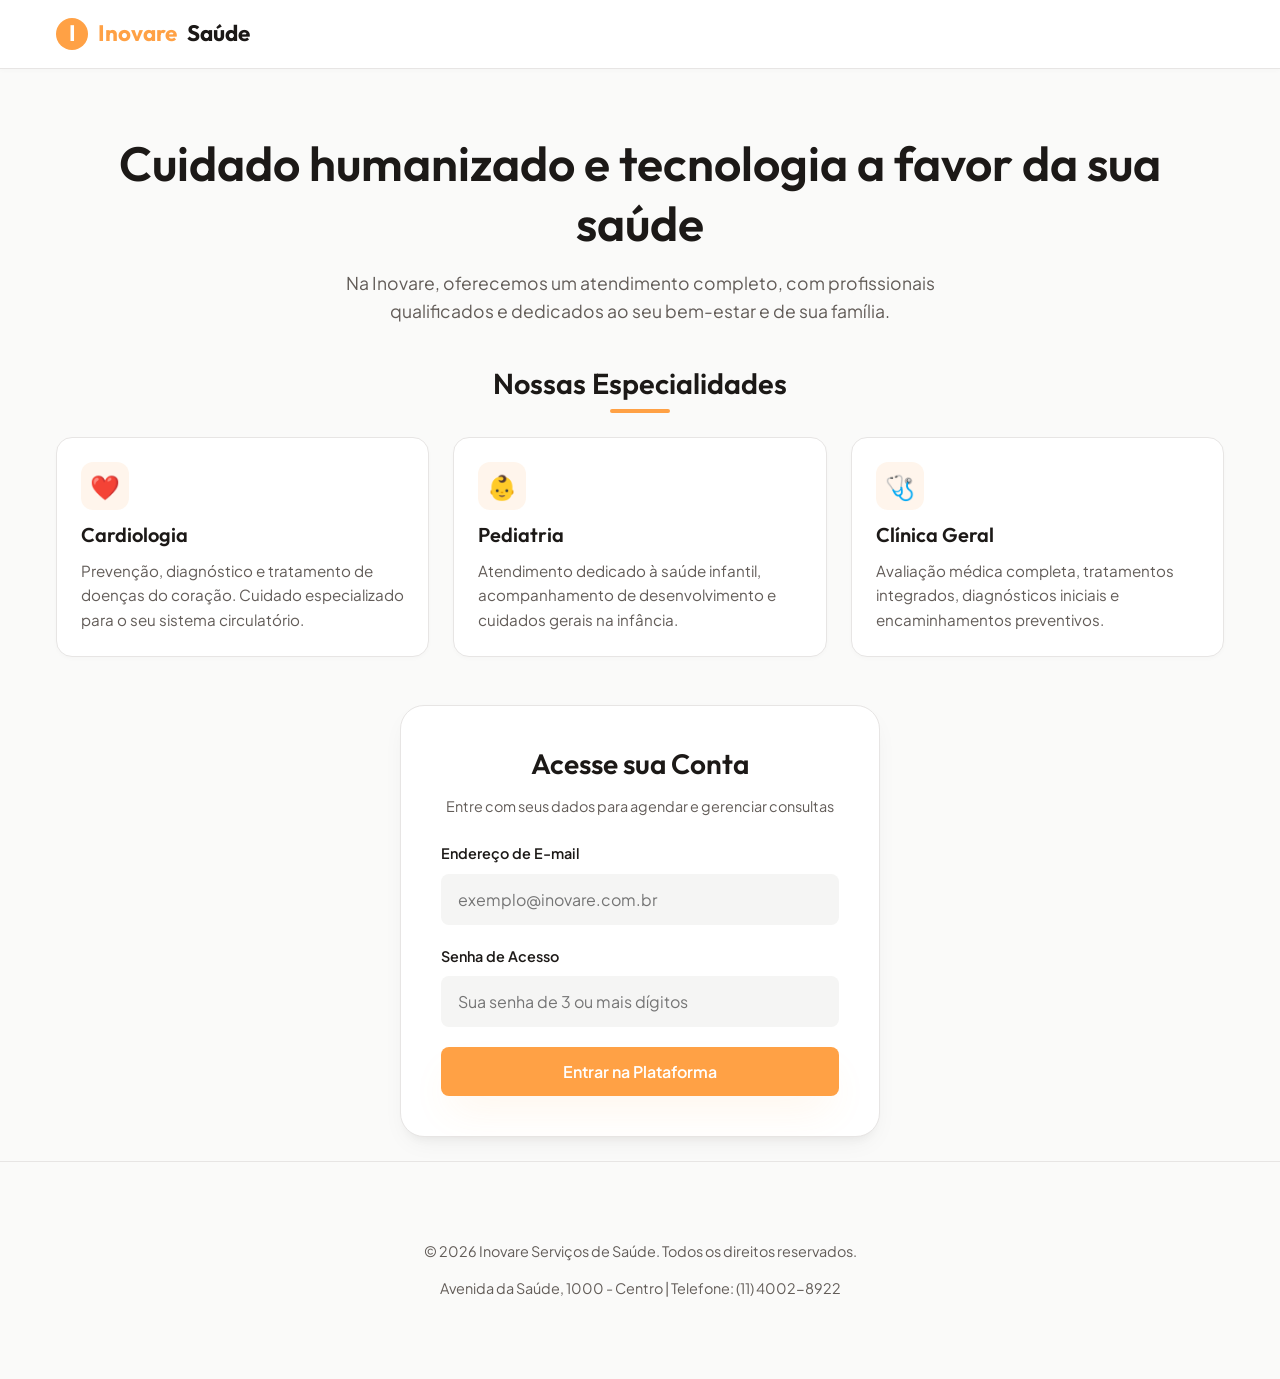
==== admin.html @ de0f91d0 "feat: estrutura inicial, modulo de estado e tela de login mobile-first" ====
<!DOCTYPE html>
<html lang="pt-BR">
<head>
  <meta charset="UTF-8">
  <meta name="viewport" content="width=device-width, initial-scale=1.0">
  <title>Painel do Administrador | Inovare</title>
  <link rel="stylesheet" href="css/style.css">
</head>
<body>

  <header class="main-header">
    <div class="header-container">
      <div class="logo">
        <div class="logo-icon">I</div>
        <span>Inovare</span> Saúde
      </div>
      <span class="user-badge">Área Administrativa</span>
    </div>
  </header>

  <main class="container">
    <div class="dashboard-container">
      <div class="dashboard-header">
        <h2>Bem-vindo, <span id="user-name">Administrador</span>!</h2>
        <button id="btn-logout" class="btn btn-secondary" style="width: auto; padding: 8px 16px;">Sair</button>
      </div>

      <div class="card" style="border-color: var(--color-secondary);">
        <h3>Estatísticas Rápidas do Sistema</h3>
        <p><strong>E-mail:</strong> <span id="user-email">admin@inovare.com.br</span></p>
        <p><strong>Perfil:</strong> Administrador do Sistema</p>
      </div>

      <div class="card" style="margin-top: 24px; border-style: dashed; text-align: center;">
        <div class="card-icon" style="margin: 0 auto 12px auto;">⚙️</div>
        <h3>Configuração e Cadastros</h3>
        <p>Gerenciamento de médicos, pacientes e relatórios operacionais.</p>
        <button class="btn btn-primary" style="margin-top: 16px; width: auto;" disabled>Gerenciar Usuários (Em Breve)</button>
      </div>
    </div>
  </main>

  <script type="module">
    // Proteção de Rota
    const usuario = JSON.parse(sessionStorage.getItem('usuarioLogado'));
    if (!usuario || usuario.perfil !== 'admin') {
      window.location.href = 'index.html';
    } else {
      document.getElementById('user-name').textContent = usuario.nome;
      document.getElementById('user-email').textContent = usuario.email;
    }

    // Logout
    document.getElementById('btn-logout').addEventListener('click', () => {
      sessionStorage.removeItem('usuarioLogado');
      window.location.href = 'index.html';
    });
  </script>
</body>
</html>
---- css/style.css ----
@import url('https://fonts.googleapis.com/css2?family=Outfit:wght@400;500;600;700&family=Plus+Jakarta+Sans:wght@400;500;600;700&display=swap');

:root {
  /* Colors */
  --color-primary: #ffa145;
  --color-primary-hover: #f08e2f;
  --color-primary-light: rgba(255, 161, 69, 0.1);
  --color-secondary: #ffcf9e;
  --color-secondary-light: #fff7ed;
  
  --color-bg: #fafaf9;
  --color-card-bg: #ffffff;
  --color-text-main: #1c1917;
  --color-text-muted: #625c58;
  --color-border: #e7e5e4;
  --color-input-bg: #f5f5f4;
  
  --color-error: #ef4444;
  --color-error-bg: #fee2e2;
  --color-success: #10b981;
  --color-success-bg: #d1fae5;

  /* Typography */
  --font-headings: 'Outfit', sans-serif;
  --font-body: 'Plus Jakarta Sans', sans-serif;

  /* Shadows & Radius */
  --radius-sm: 8px;
  --radius-md: 16px;
  --radius-lg: 24px;
  --shadow-sm: 0 2px 4px rgba(0, 0, 0, 0.02);
  --shadow-md: 0 10px 25px -5px rgba(0, 0, 0, 0.05), 0 8px 10px -6px rgba(0, 0, 0, 0.05);
  --shadow-lg: 0 20px 40px -10px rgba(255, 161, 69, 0.12);
  --transition-smooth: all 0.3s cubic-bezier(0.4, 0, 0.2, 1);
}

/* Global resets & Base */
*, *::before, *::after {
  box-sizing: border-box;
}

body {
  margin: 0;
  padding: 0;
  background-color: var(--color-bg);
  color: var(--color-text-main);
  font-family: var(--font-body);
  line-height: 1.6;
  -webkit-font-smoothing: antialiased;
}

h1, h2, h3, h4, h5, h6 {
  font-family: var(--font-headings);
  font-weight: 600;
  line-height: 1.25;
  margin-top: 0;
  margin-bottom: 0.5em;
}

a {
  color: var(--color-primary);
  text-decoration: none;
  transition: var(--transition-smooth);
}

a:hover {
  color: var(--color-primary-hover);
}

/* Layout Elements */
.container {
  width: 100%;
  max-width: 1200px;
  margin: 0 auto;
  padding: 24px 16px;
}

/* Header */
.main-header {
  background: var(--color-card-bg);
  border-bottom: 1px solid var(--color-border);
  position: sticky;
  top: 0;
  z-index: 100;
  box-shadow: var(--shadow-sm);
  backdrop-filter: blur(8px);
  background: rgba(255, 255, 255, 0.9);
}

.header-container {
  display: flex;
  align-items: center;
  justify-content: space-between;
  padding: 16px;
  max-width: 1200px;
  margin: 0 auto;
}

.logo {
  display: flex;
  align-items: center;
  gap: 10px;
  font-family: var(--font-headings);
  font-size: 1.4rem;
  font-weight: 700;
  color: var(--color-text-main);
}

.logo span {
  color: var(--color-primary);
}

.logo-icon {
  width: 32px;
  height: 32px;
  background: var(--color-primary);
  border-radius: 50%;
  display: flex;
  align-items: center;
  justify-content: center;
  color: white;
  font-weight: bold;
}

/* Hero Section */
.hero {
  padding: 40px 0;
  text-align: center;
}

.hero h1 {
  font-size: 2.2rem;
  color: var(--color-text-main);
  margin-bottom: 16px;
}

.hero p {
  font-size: 1.1rem;
  color: var(--color-text-muted);
  max-width: 600px;
  margin: 0 auto;
}

/* Specialties Section */
.specialties {
  margin-bottom: 48px;
}

.specialties h2 {
  font-size: 1.8rem;
  text-align: center;
  margin-bottom: 24px;
  position: relative;
}

.specialties h2::after {
  content: '';
  display: block;
  width: 60px;
  height: 4px;
  background: var(--color-primary);
  margin: 8px auto 0 auto;
  border-radius: 2px;
}

.grid-cards {
  display: flex;
  flex-direction: column;
  gap: 16px;
}

.card {
  background: var(--color-card-bg);
  border: 1px solid var(--color-border);
  border-radius: var(--radius-md);
  padding: 24px;
  transition: var(--transition-smooth);
  box-shadow: var(--shadow-sm);
  display: flex;
  flex-direction: column;
  gap: 12px;
}

.card:hover {
  transform: translateY(-4px);
  border-color: var(--color-secondary);
  box-shadow: var(--shadow-md);
}

.card-icon {
  width: 48px;
  height: 48px;
  background: var(--color-primary-light);
  color: var(--color-primary);
  border-radius: 12px;
  display: flex;
  align-items: center;
  justify-content: center;
  font-size: 1.5rem;
}

.card h3 {
  font-size: 1.25rem;
  margin: 0;
}

.card p {
  font-size: 0.95rem;
  color: var(--color-text-muted);
  margin: 0;
}

/* Form Styles */
.login-section {
  width: 100%;
  margin-top: 32px;
}

.form-wrapper {
  width: 100%;
  background: var(--color-card-bg);
  border: 1px solid var(--color-border);
  border-radius: var(--radius-lg);
  padding: 24px 16px;
  box-shadow: var(--shadow-md);
}

.form-title {
  text-align: center;
  margin-bottom: 24px;
}

.form-title h2 {
  font-size: 1.75rem;
  margin-bottom: 8px;
}

.form-title p {
  color: var(--color-text-muted);
  font-size: 0.9rem;
}

form fieldset {
  border: none;
  padding: 0;
  margin: 0;
}

form legend {
  position: absolute;
  width: 1px;
  height: 1px;
  padding: 0;
  margin: -1px;
  overflow: hidden;
  clip: rect(0, 0, 0, 0);
  border: 0;
}

.form-group {
  margin-bottom: 20px;
  position: relative;
}

.form-group label {
  display: block;
  font-size: 0.9rem;
  font-weight: 600;
  margin-bottom: 8px;
  color: var(--color-text-main);
}

.input-wrapper {
  position: relative;
}

.form-group input {
  width: 100%;
  padding: 14px 16px;
  font-family: var(--font-body);
  font-size: 1rem;
  background-color: var(--color-input-bg);
  border: 1px solid transparent;
  border-radius: var(--radius-sm);
  color: var(--color-text-main);
  transition: var(--transition-smooth);
}

.form-group input:focus {
  outline: none;
  border-color: var(--color-primary);
  background-color: var(--color-card-bg);
  box-shadow: 0 0 0 4px var(--color-primary-light);
}

/* Feedback messages */
.feedback-message {
  padding: 12px;
  border-radius: var(--radius-sm);
  font-size: 0.9rem;
  margin-bottom: 16px;
  display: none;
}

.feedback-message.error {
  display: block;
  background-color: var(--color-error-bg);
  color: var(--color-error);
  border: 1px solid rgba(239, 68, 68, 0.2);
}

.feedback-message.success {
  display: block;
  background-color: var(--color-success-bg);
  color: var(--color-success);
  border: 1px solid rgba(16, 185, 129, 0.2);
}

/* Buttons */
.btn {
  display: inline-flex;
  align-items: center;
  justify-content: center;
  width: 100%;
  padding: 14px 24px;
  font-family: var(--font-body);
  font-size: 1rem;
  font-weight: 600;
  border: none;
  border-radius: var(--radius-sm);
  cursor: pointer;
  transition: var(--transition-smooth);
}

.btn-primary {
  background-color: var(--color-primary);
  color: white;
  box-shadow: var(--shadow-lg);
}

.btn-primary:hover {
  background-color: var(--color-primary-hover);
  transform: translateY(-1px);
}

.btn-primary:active {
  transform: translateY(1px);
}

.btn-secondary {
  background-color: var(--color-secondary-light);
  color: var(--color-text-main);
  border: 1px solid var(--color-secondary);
}

.btn-secondary:hover {
  background-color: var(--color-secondary);
}

/* Footer */
.main-footer {
  text-align: center;
  padding: 40px 16px;
  border-top: 1px solid var(--color-border);
  color: var(--color-text-muted);
  font-size: 0.9rem;
}

/* Placeholder Dashboard Pages (CSS simple reset/styles) */
.dashboard-container {
  max-width: 800px;
  margin: 50px auto;
  padding: 32px;
  background: white;
  border-radius: var(--radius-lg);
  box-shadow: var(--shadow-md);
  border: 1px solid var(--color-border);
}

.dashboard-header {
  display: flex;
  justify-content: space-between;
  align-items: center;
  border-bottom: 2px solid var(--color-secondary-light);
  padding-bottom: 16px;
  margin-bottom: 24px;
}

.user-badge {
  background: var(--color-primary-light);
  color: var(--color-primary-hover);
  padding: 4px 12px;
  border-radius: 20px;
  font-size: 0.85rem;
  font-weight: 600;
}

/* Media Query for Desktop (> 768px) */
@media (min-width: 768px) {
  .hero h1 {
    font-size: 3rem;
  }
  
  .grid-cards {
    display: grid;
    grid-template-columns: repeat(3, 1fr);
    gap: 24px;
  }
  
  .login-section {
    display: flex;
    justify-content: center;
    margin-top: 48px;
  }
  
  .form-wrapper {
    max-width: 480px;
    padding: 40px;
  }
}
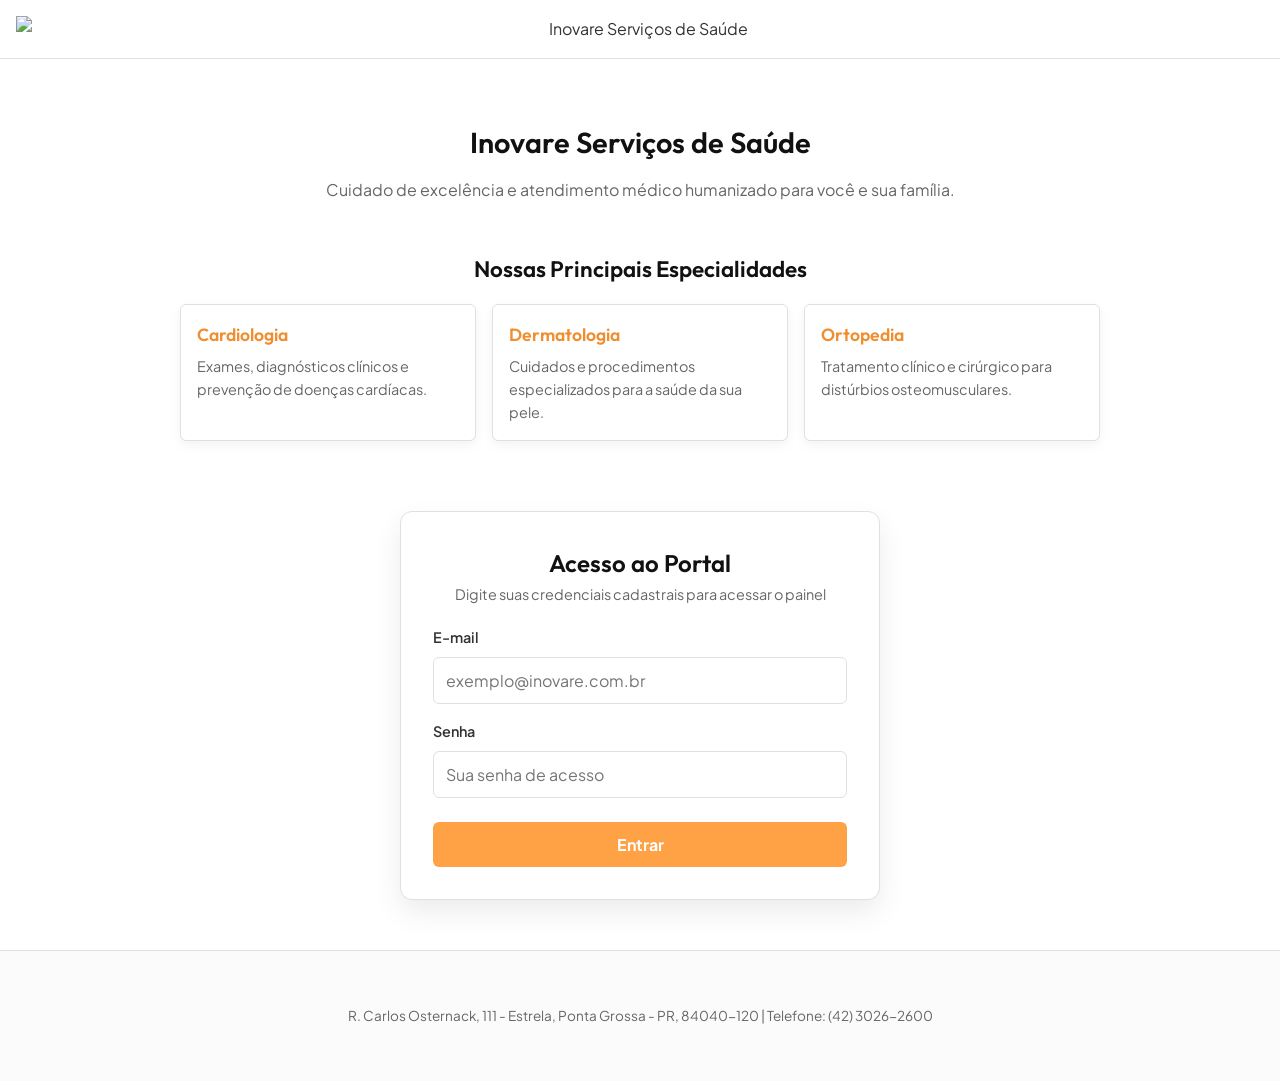
==== commit f6a06249: "feat: estrutura inicial, base de dados inovare e tela de login mobile-first" ====
--- a/admin.html
+++ b/admin.html
@@ -5,52 +5,47 @@
   <meta name="viewport" content="width=device-width, initial-scale=1.0">
   <title>Painel do Administrador | Inovare</title>
   <link rel="stylesheet" href="css/style.css">
+  <script type="module">
+    // Proteção de rota imediata no head para evitar FOUC
+    const usuario = JSON.parse(sessionStorage.getItem('usuarioLogado'));
+    if (!usuario || usuario.perfil !== 'admin') {
+      window.location.href = 'index.html';
+    }
+  </script>
 </head>
 <body>
 
   <header class="main-header">
     <div class="header-container">
-      <div class="logo">
-        <div class="logo-icon">I</div>
-        <span>Inovare</span> Saúde
-      </div>
-      <span class="user-badge">Área Administrativa</span>
+      <img src="http://inovare.med.br/wp-content/uploads/2023/01/Logo.png" alt="Inovare Serviços de Saúde" class="logo-img" style="max-height: 40px;">
     </div>
   </header>
 
   <main class="container">
     <div class="dashboard-container">
       <div class="dashboard-header">
-        <h2>Bem-vindo, <span id="user-name">Administrador</span>!</h2>
-        <button id="btn-logout" class="btn btn-secondary" style="width: auto; padding: 8px 16px;">Sair</button>
+        <h2>Olá, <span id="user-name">Administrador</span>!</h2>
+        <button id="btn-logout" class="btn-logout">Sair</button>
       </div>
 
-      <div class="card" style="border-color: var(--color-secondary);">
-        <h3>Estatísticas Rápidas do Sistema</h3>
-        <p><strong>E-mail:</strong> <span id="user-email">admin@inovare.com.br</span></p>
-        <p><strong>Perfil:</strong> Administrador do Sistema</p>
-      </div>
-
-      <div class="card" style="margin-top: 24px; border-style: dashed; text-align: center;">
-        <div class="card-icon" style="margin: 0 auto 12px auto;">⚙️</div>
-        <h3>Configuração e Cadastros</h3>
-        <p>Gerenciamento de médicos, pacientes e relatórios operacionais.</p>
-        <button class="btn btn-primary" style="margin-top: 16px; width: auto;" disabled>Gerenciar Usuários (Em Breve)</button>
+      <div class="card">
+        <h3>Painel Administrativo Geral</h3>
+        <p><strong>Nome:</strong> <span id="display-name">Carregando...</span></p>
+        <p><strong>E-mail:</strong> <span id="display-email">Carregando...</span></p>
       </div>
     </div>
   </main>
 
   <script type="module">
-    // Proteção de Rota
+    // Carregar dados dinâmicos do usuário
     const usuario = JSON.parse(sessionStorage.getItem('usuarioLogado'));
-    if (!usuario || usuario.perfil !== 'admin') {
-      window.location.href = 'index.html';
-    } else {
+    if (usuario) {
       document.getElementById('user-name').textContent = usuario.nome;
-      document.getElementById('user-email').textContent = usuario.email;
+      document.getElementById('display-name').textContent = usuario.nome;
+      document.getElementById('display-email').textContent = usuario.email;
     }
 
-    // Logout
+    // Funcionalidade de Logout
     document.getElementById('btn-logout').addEventListener('click', () => {
       sessionStorage.removeItem('usuarioLogado');
       window.location.href = 'index.html';
--- a/css/style.css
+++ b/css/style.css
@@ -1,249 +1,154 @@
 @import url('https://fonts.googleapis.com/css2?family=Outfit:wght@400;500;600;700&family=Plus+Jakarta+Sans:wght@400;500;600;700&display=swap');
 
+/* Variáveis de Cores Exatas da Identidade Visual */
 :root {
-  /* Colors */
-  --color-primary: #ffa145;
-  --color-primary-hover: #f08e2f;
-  --color-primary-light: rgba(255, 161, 69, 0.1);
-  --color-secondary: #ffcf9e;
-  --color-secondary-light: #fff7ed;
-  
-  --color-bg: #fafaf9;
-  --color-card-bg: #ffffff;
-  --color-text-main: #1c1917;
-  --color-text-muted: #625c58;
-  --color-border: #e7e5e4;
-  --color-input-bg: #f5f5f4;
-  
-  --color-error: #ef4444;
-  --color-error-bg: #fee2e2;
-  --color-success: #10b981;
-  --color-success-bg: #d1fae5;
-
-  /* Typography */
-  --font-headings: 'Outfit', sans-serif;
-  --font-body: 'Plus Jakarta Sans', sans-serif;
-
-  /* Shadows & Radius */
-  --radius-sm: 8px;
-  --radius-md: 16px;
-  --radius-lg: 24px;
-  --shadow-sm: 0 2px 4px rgba(0, 0, 0, 0.02);
-  --shadow-md: 0 10px 25px -5px rgba(0, 0, 0, 0.05), 0 8px 10px -6px rgba(0, 0, 0, 0.05);
-  --shadow-lg: 0 20px 40px -10px rgba(255, 161, 69, 0.12);
-  --transition-smooth: all 0.3s cubic-bezier(0.4, 0, 0.2, 1);
-}
-
-/* Global resets & Base */
-*, *::before, *::after {
+  --primary: #ffa145;
+  --secondary: #ffcf9e;
+  --bg: #ffffff;
+  --text: #333333;
+  
+  /* Auxiliares de Design */
+  --primary-hover: #f08e2f;
+  --text-muted: #666666;
+  --bg-light: #fbfbfb;
+  --border: #e0e0e0;
+  --radius-sm: 6px;
+  --radius-md: 12px;
+  --shadow: 0 4px 12px rgba(0, 0, 0, 0.05);
+  --shadow-lg: 0 12px 28px rgba(0, 0, 0, 0.08);
+}
+
+/* Reset Básico Exigido */
+* {
   box-sizing: border-box;
-}
-
-body {
   margin: 0;
   padding: 0;
-  background-color: var(--color-bg);
-  color: var(--color-text-main);
-  font-family: var(--font-body);
+}
+
+body {
+  background-color: var(--bg);
+  color: var(--text);
+  font-family: 'Plus Jakarta Sans', sans-serif;
   line-height: 1.6;
-  -webkit-font-smoothing: antialiased;
-}
-
-h1, h2, h3, h4, h5, h6 {
-  font-family: var(--font-headings);
+}
+
+h1, h2, h3, h4 {
+  font-family: 'Outfit', sans-serif;
   font-weight: 600;
-  line-height: 1.25;
-  margin-top: 0;
-  margin-bottom: 0.5em;
-}
-
-a {
-  color: var(--color-primary);
-  text-decoration: none;
-  transition: var(--transition-smooth);
-}
-
-a:hover {
-  color: var(--color-primary-hover);
-}
-
-/* Layout Elements */
+  color: #111111;
+}
+
+/* Container */
 .container {
   width: 100%;
-  max-width: 1200px;
-  margin: 0 auto;
-  padding: 24px 16px;
+  padding: 20px 16px;
 }
 
 /* Header */
 .main-header {
-  background: var(--color-card-bg);
-  border-bottom: 1px solid var(--color-border);
-  position: sticky;
-  top: 0;
-  z-index: 100;
-  box-shadow: var(--shadow-sm);
-  backdrop-filter: blur(8px);
-  background: rgba(255, 255, 255, 0.9);
-}
-
-.header-container {
-  display: flex;
-  align-items: center;
-  justify-content: space-between;
+  border-bottom: 1px solid var(--border);
   padding: 16px;
-  max-width: 1200px;
+  text-align: center;
+  background-color: var(--bg);
+}
+
+.logo-img {
+  max-height: 55px;
+  width: auto;
+  display: block;
   margin: 0 auto;
-}
-
-.logo {
-  display: flex;
-  align-items: center;
-  gap: 10px;
-  font-family: var(--font-headings);
-  font-size: 1.4rem;
-  font-weight: 700;
-  color: var(--color-text-main);
-}
-
-.logo span {
-  color: var(--color-primary);
-}
-
-.logo-icon {
-  width: 32px;
-  height: 32px;
-  background: var(--color-primary);
-  border-radius: 50%;
-  display: flex;
-  align-items: center;
-  justify-content: center;
-  color: white;
-  font-weight: bold;
 }
 
 /* Hero Section */
 .hero {
-  padding: 40px 0;
-  text-align: center;
+  text-align: center;
+  padding: 30px 16px;
 }
 
 .hero h1 {
-  font-size: 2.2rem;
-  color: var(--color-text-main);
-  margin-bottom: 16px;
+  font-size: 1.8rem;
+  margin-bottom: 12px;
 }
 
 .hero p {
-  font-size: 1.1rem;
-  color: var(--color-text-muted);
-  max-width: 600px;
-  margin: 0 auto;
+  color: var(--text-muted);
+  font-size: 1rem;
 }
 
 /* Specialties Section */
 .specialties {
-  margin-bottom: 48px;
+  padding: 20px 0;
 }
 
 .specialties h2 {
-  font-size: 1.8rem;
-  text-align: center;
-  margin-bottom: 24px;
-  position: relative;
-}
-
-.specialties h2::after {
-  content: '';
-  display: block;
-  width: 60px;
-  height: 4px;
-  background: var(--color-primary);
-  margin: 8px auto 0 auto;
-  border-radius: 2px;
+  font-size: 1.4rem;
+  margin-bottom: 16px;
+  text-align: center;
 }
 
 .grid-cards {
+  display: flex;
+  flex-direction: column;
+  gap: 12px;
+}
+
+.card {
+  border: 1px solid var(--border);
+  border-radius: var(--radius-sm);
+  padding: 16px;
+  background-color: var(--bg);
+  box-shadow: var(--shadow);
+  transition: transform 0.2s ease, border-color 0.2s ease;
+}
+
+.card:hover {
+  transform: translateY(-2px);
+  border-color: var(--primary);
+}
+
+.card h3 {
+  font-size: 1.1rem;
+  margin-bottom: 6px;
+  color: var(--primary-hover);
+}
+
+.card p {
+  font-size: 0.9rem;
+  color: var(--text-muted);
+}
+
+/* Form Styles - Foco Mobile First */
+.login-section {
+  padding: 20px 0;
+}
+
+.form-wrapper {
+  background-color: var(--bg-light);
+  border: 1px solid var(--border);
+  border-radius: var(--radius-md);
+  padding: 20px 16px;
+  box-shadow: var(--shadow);
+}
+
+.form-title {
+  text-align: center;
+  margin-bottom: 20px;
+}
+
+.form-title h2 {
+  font-size: 1.5rem;
+}
+
+.form-title p {
+  color: var(--text-muted);
+  font-size: 0.9rem;
+}
+
+form fieldset {
+  border: none;
   display: flex;
   flex-direction: column;
   gap: 16px;
-}
-
-.card {
-  background: var(--color-card-bg);
-  border: 1px solid var(--color-border);
-  border-radius: var(--radius-md);
-  padding: 24px;
-  transition: var(--transition-smooth);
-  box-shadow: var(--shadow-sm);
-  display: flex;
-  flex-direction: column;
-  gap: 12px;
-}
-
-.card:hover {
-  transform: translateY(-4px);
-  border-color: var(--color-secondary);
-  box-shadow: var(--shadow-md);
-}
-
-.card-icon {
-  width: 48px;
-  height: 48px;
-  background: var(--color-primary-light);
-  color: var(--color-primary);
-  border-radius: 12px;
-  display: flex;
-  align-items: center;
-  justify-content: center;
-  font-size: 1.5rem;
-}
-
-.card h3 {
-  font-size: 1.25rem;
-  margin: 0;
-}
-
-.card p {
-  font-size: 0.95rem;
-  color: var(--color-text-muted);
-  margin: 0;
-}
-
-/* Form Styles */
-.login-section {
-  width: 100%;
-  margin-top: 32px;
-}
-
-.form-wrapper {
-  width: 100%;
-  background: var(--color-card-bg);
-  border: 1px solid var(--color-border);
-  border-radius: var(--radius-lg);
-  padding: 24px 16px;
-  box-shadow: var(--shadow-md);
-}
-
-.form-title {
-  text-align: center;
-  margin-bottom: 24px;
-}
-
-.form-title h2 {
-  font-size: 1.75rem;
-  margin-bottom: 8px;
-}
-
-.form-title p {
-  color: var(--color-text-muted);
-  font-size: 0.9rem;
-}
-
-form fieldset {
-  border: none;
-  padding: 0;
-  margin: 0;
 }
 
 form legend {
@@ -258,163 +163,135 @@
 }
 
 .form-group {
-  margin-bottom: 20px;
-  position: relative;
+  display: flex;
+  flex-direction: column;
+  gap: 8px;
 }
 
 .form-group label {
-  display: block;
   font-size: 0.9rem;
   font-weight: 600;
-  margin-bottom: 8px;
-  color: var(--color-text-main);
-}
-
-.input-wrapper {
-  position: relative;
-}
-
-.form-group input {
+}
+
+/* Elementos de Formulário: 100% de largura, padding mínimo de 12px, fontes limpas */
+input, select, button {
   width: 100%;
-  padding: 14px 16px;
-  font-family: var(--font-body);
+  padding: 12px;
+  font-family: 'Plus Jakarta Sans', sans-serif;
   font-size: 1rem;
-  background-color: var(--color-input-bg);
-  border: 1px solid transparent;
-  border-radius: var(--radius-sm);
-  color: var(--color-text-main);
-  transition: var(--transition-smooth);
-}
-
-.form-group input:focus {
+  border-radius: var(--radius-sm);
+  border: 1px solid var(--border);
   outline: none;
-  border-color: var(--color-primary);
-  background-color: var(--color-card-bg);
-  box-shadow: 0 0 0 4px var(--color-primary-light);
-}
-
-/* Feedback messages */
-.feedback-message {
+  background-color: var(--bg);
+  color: var(--text);
+  transition: border-color 0.2s ease, box-shadow 0.2s ease;
+}
+
+input:focus, select:focus {
+  border-color: var(--primary);
+  box-shadow: 0 0 0 3px var(--secondary);
+}
+
+/* Botão de Enviar */
+button[type="submit"] {
+  background-color: var(--primary);
+  color: #ffffff;
+  border: none;
+  font-weight: bold;
+  cursor: pointer;
+  margin-top: 8px;
+}
+
+button[type="submit"]:hover {
+  background-color: var(--primary-hover);
+}
+
+/* Mensagem de Erro Textual Vermelha Inline */
+.error-message {
+  color: #d32f2f;
+  background-color: #ffebee;
+  border: 1px solid #ffcdd2;
+  border-radius: var(--radius-sm);
   padding: 12px;
-  border-radius: var(--radius-sm);
-  font-size: 0.9rem;
-  margin-bottom: 16px;
+  font-size: 0.9rem;
+  margin-top: 12px;
   display: none;
-}
-
-.feedback-message.error {
-  display: block;
-  background-color: var(--color-error-bg);
-  color: var(--color-error);
-  border: 1px solid rgba(239, 68, 68, 0.2);
-}
-
-.feedback-message.success {
-  display: block;
-  background-color: var(--color-success-bg);
-  color: var(--color-success);
-  border: 1px solid rgba(16, 185, 129, 0.2);
-}
-
-/* Buttons */
-.btn {
-  display: inline-flex;
-  align-items: center;
-  justify-content: center;
-  width: 100%;
-  padding: 14px 24px;
-  font-family: var(--font-body);
-  font-size: 1rem;
-  font-weight: 600;
-  border: none;
-  border-radius: var(--radius-sm);
-  cursor: pointer;
-  transition: var(--transition-smooth);
-}
-
-.btn-primary {
-  background-color: var(--color-primary);
-  color: white;
-  box-shadow: var(--shadow-lg);
-}
-
-.btn-primary:hover {
-  background-color: var(--color-primary-hover);
-  transform: translateY(-1px);
-}
-
-.btn-primary:active {
-  transform: translateY(1px);
-}
-
-.btn-secondary {
-  background-color: var(--color-secondary-light);
-  color: var(--color-text-main);
-  border: 1px solid var(--color-secondary);
-}
-
-.btn-secondary:hover {
-  background-color: var(--color-secondary);
 }
 
 /* Footer */
 .main-footer {
   text-align: center;
-  padding: 40px 16px;
-  border-top: 1px solid var(--color-border);
-  color: var(--color-text-muted);
-  font-size: 0.9rem;
-}
-
-/* Placeholder Dashboard Pages (CSS simple reset/styles) */
+  padding: 24px 16px;
+  border-top: 1px solid var(--border);
+  color: var(--text-muted);
+  font-size: 0.85rem;
+  background-color: var(--bg-light);
+}
+
+/* Dashboard Placeholders Layout */
 .dashboard-container {
-  max-width: 800px;
-  margin: 50px auto;
-  padding: 32px;
-  background: white;
-  border-radius: var(--radius-lg);
-  box-shadow: var(--shadow-md);
-  border: 1px solid var(--color-border);
+  max-width: 600px;
+  margin: 20px auto;
+  padding: 20px;
+  border: 1px solid var(--border);
+  border-radius: var(--radius-md);
+  background-color: var(--bg-light);
+  box-shadow: var(--shadow);
 }
 
 .dashboard-header {
   display: flex;
   justify-content: space-between;
   align-items: center;
-  border-bottom: 2px solid var(--color-secondary-light);
-  padding-bottom: 16px;
-  margin-bottom: 24px;
-}
-
-.user-badge {
-  background: var(--color-primary-light);
-  color: var(--color-primary-hover);
-  padding: 4px 12px;
-  border-radius: 20px;
-  font-size: 0.85rem;
-  font-weight: 600;
-}
-
-/* Media Query for Desktop (> 768px) */
-@media (min-width: 768px) {
-  .hero h1 {
-    font-size: 3rem;
+  margin-bottom: 20px;
+  padding-bottom: 12px;
+  border-bottom: 1px solid var(--border);
+}
+
+.dashboard-header h2 {
+  font-size: 1.3rem;
+}
+
+.btn-logout {
+  width: auto;
+  padding: 8px 16px;
+  background-color: #666;
+  color: white;
+  font-weight: normal;
+  border: none;
+  border-radius: var(--radius-sm);
+  cursor: pointer;
+}
+
+.btn-logout:hover {
+  background-color: #444;
+}
+
+/* Media Query Desktop (>768px): Evitar esticar demais, centralizar form estilo card */
+@media screen and (min-width: 768px) {
+  .container {
+    max-width: 960px;
+    margin: 0 auto;
+    padding: 30px 20px;
   }
   
   .grid-cards {
     display: grid;
     grid-template-columns: repeat(3, 1fr);
-    gap: 24px;
+    gap: 16px;
   }
   
   .login-section {
     display: flex;
     justify-content: center;
-    margin-top: 48px;
+    margin-top: 30px;
   }
   
   .form-wrapper {
+    width: 100%;
     max-width: 480px;
-    padding: 40px;
-  }
-}
+    padding: 32px;
+    background-color: var(--bg);
+    box-shadow: var(--shadow-lg);
+  }
+}
